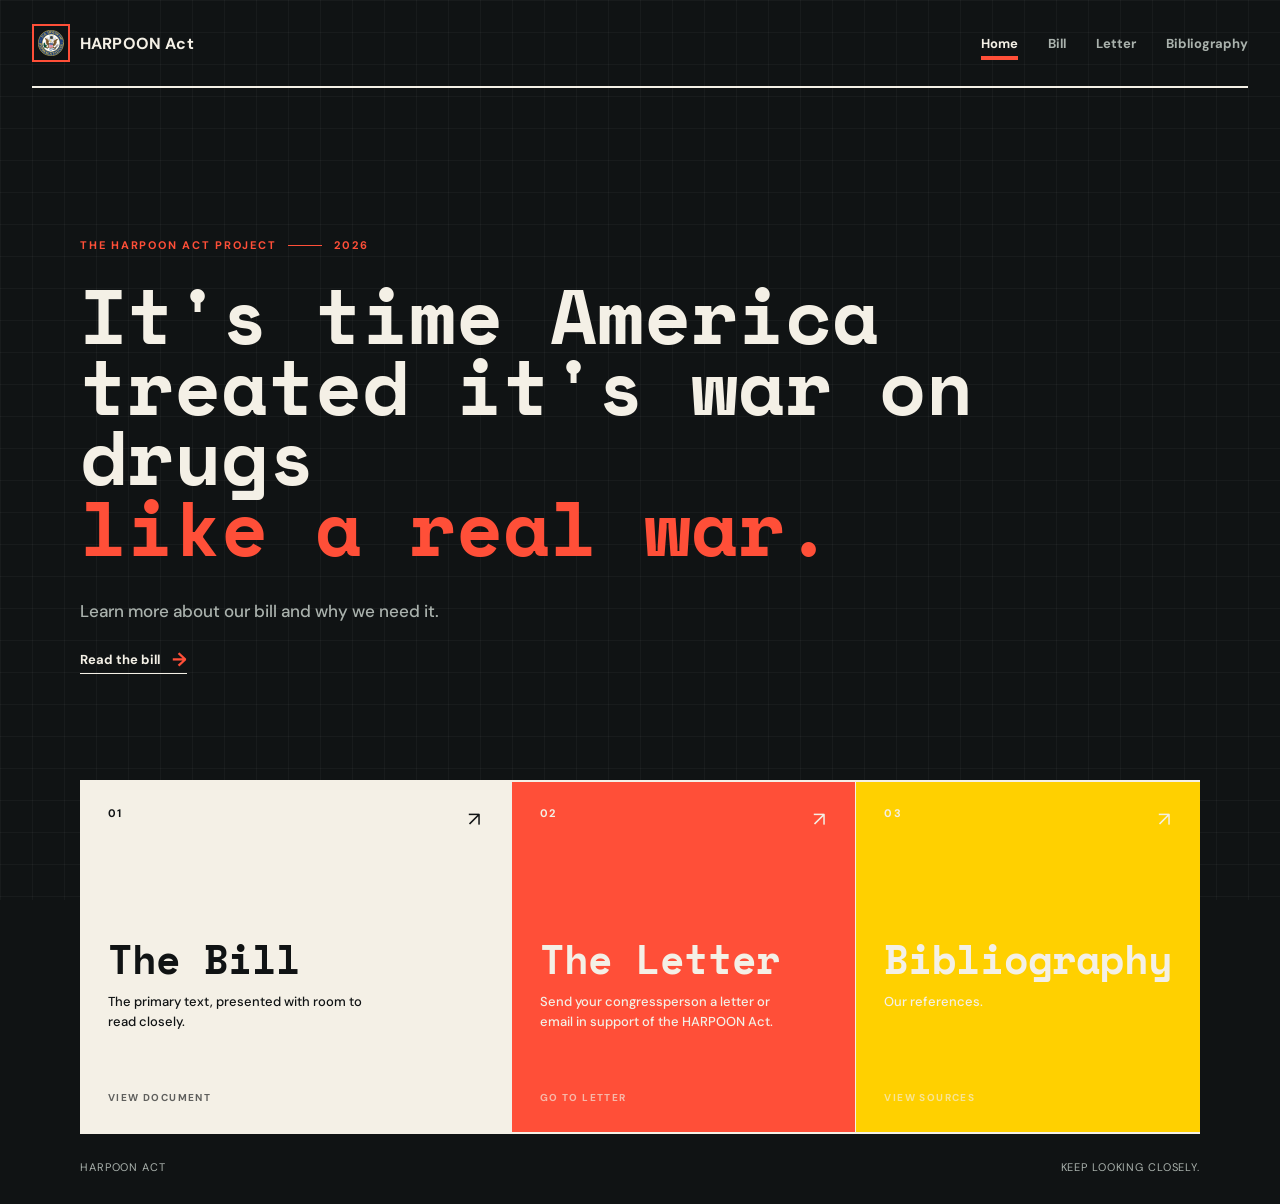
==== index.html @ e50edd27 "Update index.html wanted to see what it looked like with og phrasing on the homepage. will revert if" ====
<!doctype html>
<html lang="en">
<head>
  <meta charset="utf-8">
  <meta name="viewport" content="width=device-width, initial-scale=1">
  <meta name="description" content="A working notebook for the HARPOON Act project.">
  <title>HARPOON Act</title>
  <link rel="preconnect" href="https://fonts.googleapis.com">
  <link rel="preconnect" href="https://fonts.gstatic.com" crossorigin>
  <link href="https://fonts.googleapis.com/css2?family=DM+Sans:wght@400;500;700&family=Space+Mono:wght@400;700&display=swap" rel="stylesheet">
  <link rel="stylesheet" href="styles.css">
</head>
<body>
  <header class="site-header">
    <a class="brand" href="index.html" aria-label="HARPOON Act home"><span class="brand-mark"><img src="assets/house-seal.svg" alt="House of Representatives seal"></span><span>HARPOON Act</span></a>
    <nav class="site-nav" aria-label="Main navigation">
      <a class="active" href="index.html" aria-current="page">Home</a><a href="bill.html">Bill</a><a href="letter.html">Letter</a><a href="bibliography.html">Bibliography</a>
    </nav>
  </header>
  <main>
    <section class="hero page-width">
      <p class="eyebrow">The HARPOON Act project <span></span> 2026</p>
      <h1>It's time America treated it's war on drugs<br><em>like a real war.</em></h1>
      <p class="hero-intro">Learn more about our bill and why we need it.</p>
      <a class="text-link" href="bill.html">Read the bill <span aria-hidden="true">→</span></a>
    </section>
    <section class="home-grid page-width" aria-label="Project sections">
      <a class="feature-panel panel-bill" href="bill.html"><div class="panel-top"><span>01</span><span class="arrow">↗</span></div><h2>The Bill</h2><p>The primary text, presented with room to read closely.</p><span class="panel-label">View document</span></a>
      <a class="feature-panel panel-letter" href="letter.html"><div class="panel-top"><span>02</span><span class="arrow">↗</span></div><h2>The Letter</h2><p>Send your congressperson a letter or email in support of the HARPOON Act.</p><span class="panel-label">Go to letter</span></a>
      <a class="feature-panel panel-sources" href="bibliography.html"><div class="panel-top"><span>03</span><span class="arrow">↗</span></div><h2>Bibliography</h2><p>Our references.</p><span class="panel-label">View sources</span></a>
    </section>
  </main>
  <footer class="site-footer page-width"><span>HARPOON Act</span><a class="secret-link" href="proof-of-letter.html">Keep looking closely.</a></footer>
</body>
</html>
---- styles.css ----
:root { --ink: #f4f0e6; --coral: #ff4f38; --mustard: #ffd000; --paper: #101314; --muted: #aab2ad; --serif: "Space Mono", "Courier New", monospace; --sans: "DM Sans", sans-serif; }
* { box-sizing: border-box; }
body { margin: 0; min-width: 320px; color: var(--ink); background-color: var(--paper); background-image: linear-gradient(rgba(255,255,255,.035) 1px, transparent 1px), linear-gradient(90deg, rgba(255,255,255,.035) 1px, transparent 1px); background-size: 32px 32px; background-attachment: fixed; font-family: var(--sans); }
a { color: inherit; text-decoration: none; }
.page-width { width: min(1120px, calc(100% - 64px)); margin-inline: auto; }
.site-header { width: min(1248px, calc(100% - 64px)); margin: 0 auto; padding: 24px 0; display: flex; align-items: center; justify-content: space-between; border-bottom: 2px solid var(--ink); }
.brand { display: inline-flex; align-items: center; gap: 10px; font-weight: 700; letter-spacing: .01em; }
.brand-mark { display: grid; place-items: center; width: 38px; height: 38px; padding: 4px; background: var(--paper); border: 2px solid var(--coral); }
.brand-mark img { display: block; width: 100%; height: 100%; object-fit: contain; transform: rotate(4deg); }
.site-nav { display: flex; gap: 30px; font-size: 13px; font-weight: 700; }
.site-nav a { position: relative; padding: 8px 0; color: var(--muted); }
.site-nav a:hover, .site-nav a.active { color: var(--ink); }
.site-nav a.active::after { position: absolute; right: 0; bottom: 0; left: 0; height: 4px; background: var(--coral); content: ""; }
.header-note { color: var(--muted); font-size: 11px; letter-spacing: .08em; text-transform: uppercase; }
.hero { padding: clamp(80px, 13vw, 150px) 0 106px; }
.eyebrow { display: flex; align-items: center; gap: 12px; margin: 0 0 28px; color: var(--coral); font-size: 11px; font-weight: 700; letter-spacing: .16em; text-transform: uppercase; }
.eyebrow span { width: 34px; height: 1px; background: var(--coral); }
h1, h2 { font-family: var(--serif); font-weight: 500; letter-spacing: 0; }
.hero h1 { max-width: 900px; margin: 0; font-size: clamp(40px, 6vw, 80px); line-height: .92; font-weight: 700; }
h1 em { color: var(--coral); font-style: normal; }
.hero-intro { max-width: 420px; margin: 36px 0 24px; color: var(--muted); font-size: 17px; line-height: 1.5; font-weight: 500; }
.text-link { display: inline-flex; align-items: center; gap: 12px; border-bottom: 1px solid var(--ink); padding-bottom: 5px; font-size: 13px; font-weight: 700; }
.text-link span { color: var(--coral); font-size: 19px; line-height: 10px; transition: transform .2s ease; }
.text-link:hover span { transform: translateX(4px); }
.home-grid { display: grid; grid-template-columns: 1.25fr 1fr 1fr; border-top: 2px solid var(--ink); border-bottom: 2px solid var(--ink); }
.feature-panel { position: relative; min-height: 350px; padding: 24px 28px 28px; display: flex; flex-direction: column; transition: transform .2s ease, color .2s ease; }
.feature-panel + .feature-panel { border-left: 1px solid var(--ink); }
.feature-panel:hover { transform: translateY(-6px); }
.panel-bill { color: var(--paper); background: var(--ink); }
.panel-sources { background: var(--mustard); }
.panel-letter { background: var(--coral); }
.panel-top { display: flex; justify-content: space-between; font-size: 11px; font-weight: 700; letter-spacing: .12em; }
.arrow { font-size: 20px; font-weight: 400; }
.feature-panel h2 { position: absolute; top: 158px; right: 28px; left: 28px; margin: 0; font-size: 40px; line-height: .95; font-weight: 700; white-space: nowrap; }
.feature-panel p { position: absolute; top: 210px; right: 28px; left: 28px; max-width: 260px; margin: 0; font-size: 13px; line-height: 1.5; font-weight: 500; }
.panel-label { position: absolute; right: 28px; bottom: 28px; left: 28px; font-size: 10px; font-weight: 700; letter-spacing: .14em; text-transform: uppercase; opacity: .65; }
.site-footer { margin-top: 26px; padding-bottom: 30px; display: flex; justify-content: space-between; color: var(--muted); font-size: 11px; letter-spacing: .08em; text-transform: uppercase; }
.site-footer .text-link { color: var(--ink); font-size: 11px; letter-spacing: 0; text-transform: none; }
.inner-page { padding: 100px 0 130px; }
.inner-page h1 { margin: 0; font-size: clamp(56px, 9vw, 112px); line-height: .9; font-weight: 700; }
.lede { margin: 24px 0 55px; color: var(--muted); font-size: 18px; }
.rule { height: 2px; background: var(--ink); }
.agency-mark { display: flex; align-items: center; gap: 18px; margin: 0 0 34px; color: var(--ink); }
.agency-mark img { width: 78px; height: 78px; padding: 8px; background: var(--ink); border-radius: 50%; }
.agency-mark div { display: grid; gap: 5px; }
.agency-mark strong { font-family: var(--serif); font-size: 18px; }
.agency-mark span { color: var(--muted); font-size: 11px; letter-spacing: .1em; text-transform: uppercase; }
.reading-column, .letter-sheet { width: min(100%, 590px); margin: 62px auto 0; }
.placeholder-label, .letter-date { color: var(--coral); font-size: 11px; font-weight: 700; letter-spacing: .14em; text-transform: uppercase; }
.reading-column h2 { position: relative; left: 50%; width: min(1100px, calc(100vw - 32px)); margin: 24px 0; font-size: clamp(36px, 4vw, 44px); line-height: .98; font-weight: 700; text-align: left; transform: translateX(-50%); }
.reading-column section { margin-top: 56px; }
.reading-column h3 { margin: 0 0 24px; font-size: 28px; line-height: 1.1; font-weight: 700; }
.reading-column .section-name { color: var(--coral); }
.reading-column p:not(.placeholder-label), .letter-sheet p { color: #4d5f5e; font-size: 17px; line-height: 1.7; }
.reading-column ol { margin: 0 0 25px; padding-left: 28px; color: #4d5f5e; font-size: 17px; line-height: 1.7; }
.reading-column ol ol { margin: 8px 0 8px; }
.source-list { margin-top: 24px; }
.source-item { display: grid; grid-template-columns: 60px 1fr; gap: 18px; align-items: start; padding: 24px 0; border-bottom: 1px solid rgba(23,59,63,.25); }
.source-number { color: var(--coral); font-size: 12px; font-weight: 700; }
.source-item h2 { margin: 0 0 5px; font-size: 25px; }
.source-item p, .source-status { margin: 0; color: var(--muted); font-size: 12px; line-height: 1.6; }
.source-item .citation { color: var(--ink); font-size: 15px; line-height: 1.6; }
.source-status { letter-spacing: .08em; text-transform: uppercase; }
.letter-sheet { padding-left: 8%; border-left: 2px solid var(--coral); }
.letter-template { margin-top: 100px; }
.letter-template h2 { width: min(100%, 590px); margin: 0 auto 30px; font-size: 36px; line-height: 1; font-weight: 700; }
.letter-sheet p { margin: 0 0 25px; }
.letter-sheet .letter-date { margin-bottom: 50px; }
.letter-sheet .signature { margin-top: 48px; color: #4d5f5e; }
.signature em { font-family: var(--serif); font-size: 32px; }
.secret-link { color: var(--muted); }
.secret-link:hover { color: var(--ink); }
.proof-page { padding: 100px 0 130px; }
.proof-page h1 { margin: 0 0 48px; font-size: clamp(56px, 9vw, 112px); line-height: .9; font-weight: 700; }
.proof-figure { margin: 0; }
.proof-figure img { display: block; width: min(60%, 650px); height: auto; margin-inline: auto; border: 2px solid var(--ink); }
.proof-figure figcaption { margin-top: 12px; color: var(--muted); font-size: 11px; letter-spacing: .08em; text-transform: uppercase; }
@media (max-width: 720px) { .page-width, .site-header { width: min(100% - 32px, 1120px); } .site-header { flex-wrap: wrap; gap: 18px; } .header-note { display: none; } .site-nav { order: 3; width: 100%; justify-content: space-between; gap: 10px; } .site-nav a { font-size: 12px; } .hero { padding-top: 76px; padding-bottom: 75px; } .hero h1 { font-size: clamp(40px, 11vw, 58px); } .home-grid { grid-template-columns: 1fr; } .feature-panel { min-height: 290px; } .feature-panel + .feature-panel { border-top: 1px solid var(--ink); border-left: 0; } .feature-panel h2 { top: 90px; font-size: 34px; } .feature-panel p { top: 145px; } .feature-panel .panel-label { bottom: 24px; } .inner-page { padding-top: 72px; } .inner-page h1 { font-size: 68px; } .source-item { grid-template-columns: 38px 1fr; gap: 10px; } .source-status { grid-column: 2; } .letter-sheet { padding-left: 22px; } }
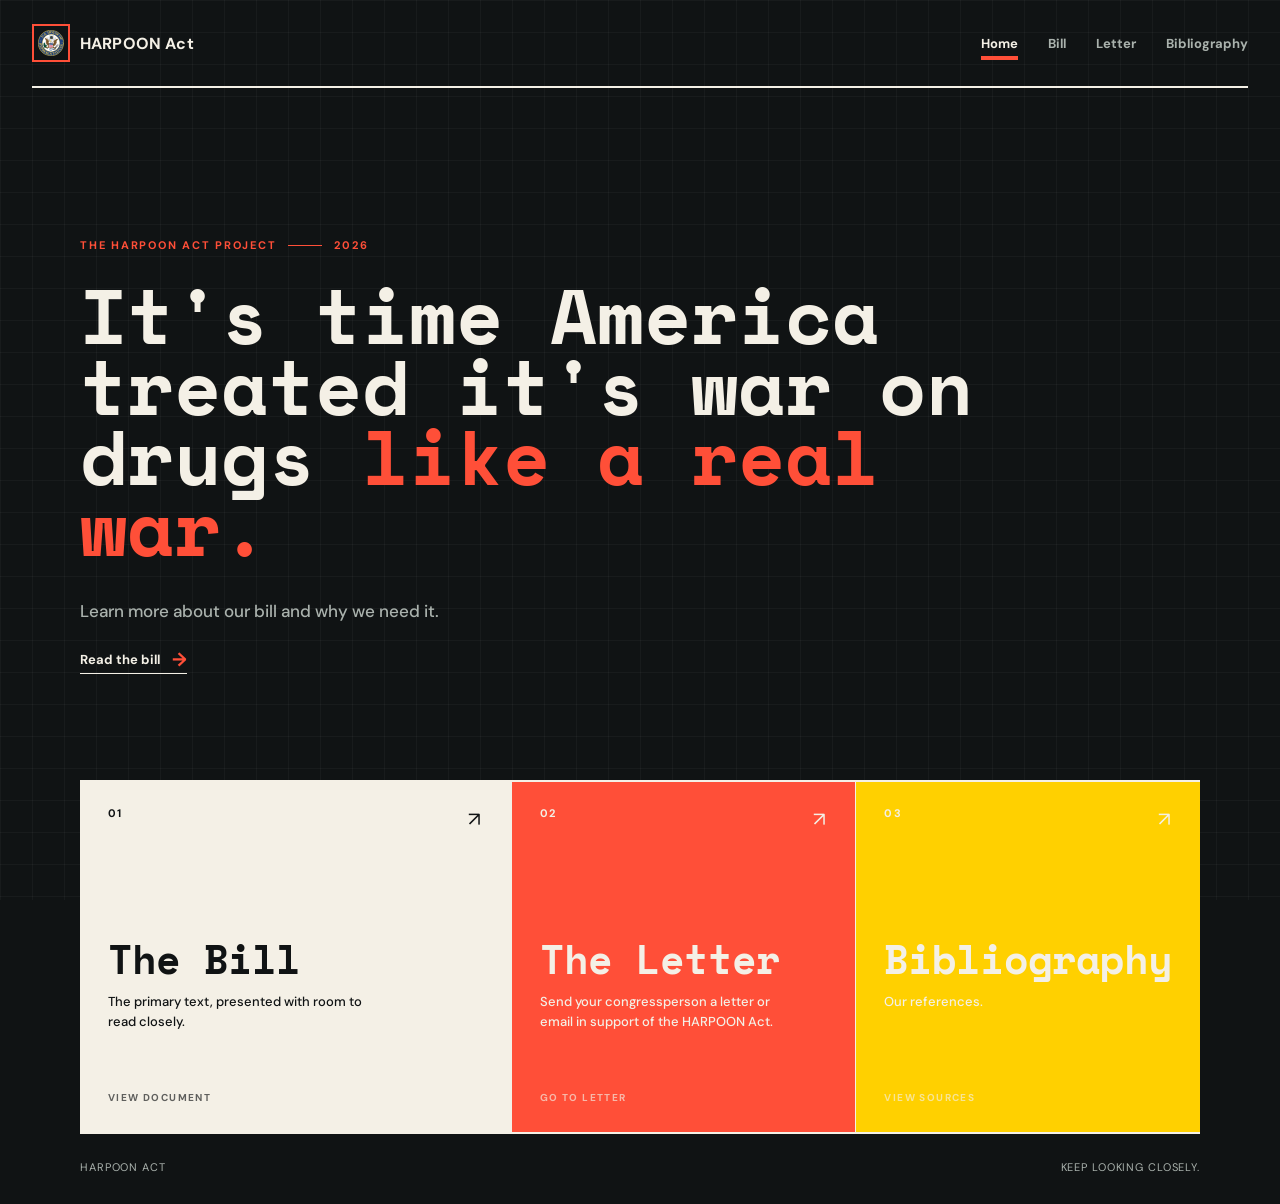
==== commit 314e4181: "Update index.html" ====
--- a/index.html
+++ b/index.html
@@ -20,7 +20,7 @@
   <main>
     <section class="hero page-width">
       <p class="eyebrow">The HARPOON Act project <span></span> 2026</p>
-      <h1>It's time America treated it's war on drugs<br><em>like a real war.</em></h1>
+      <h1>It's time America treated it's war on drugs <em>like a real war.</em></h1>
       <p class="hero-intro">Learn more about our bill and why we need it.</p>
       <a class="text-link" href="bill.html">Read the bill <span aria-hidden="true">→</span></a>
     </section>
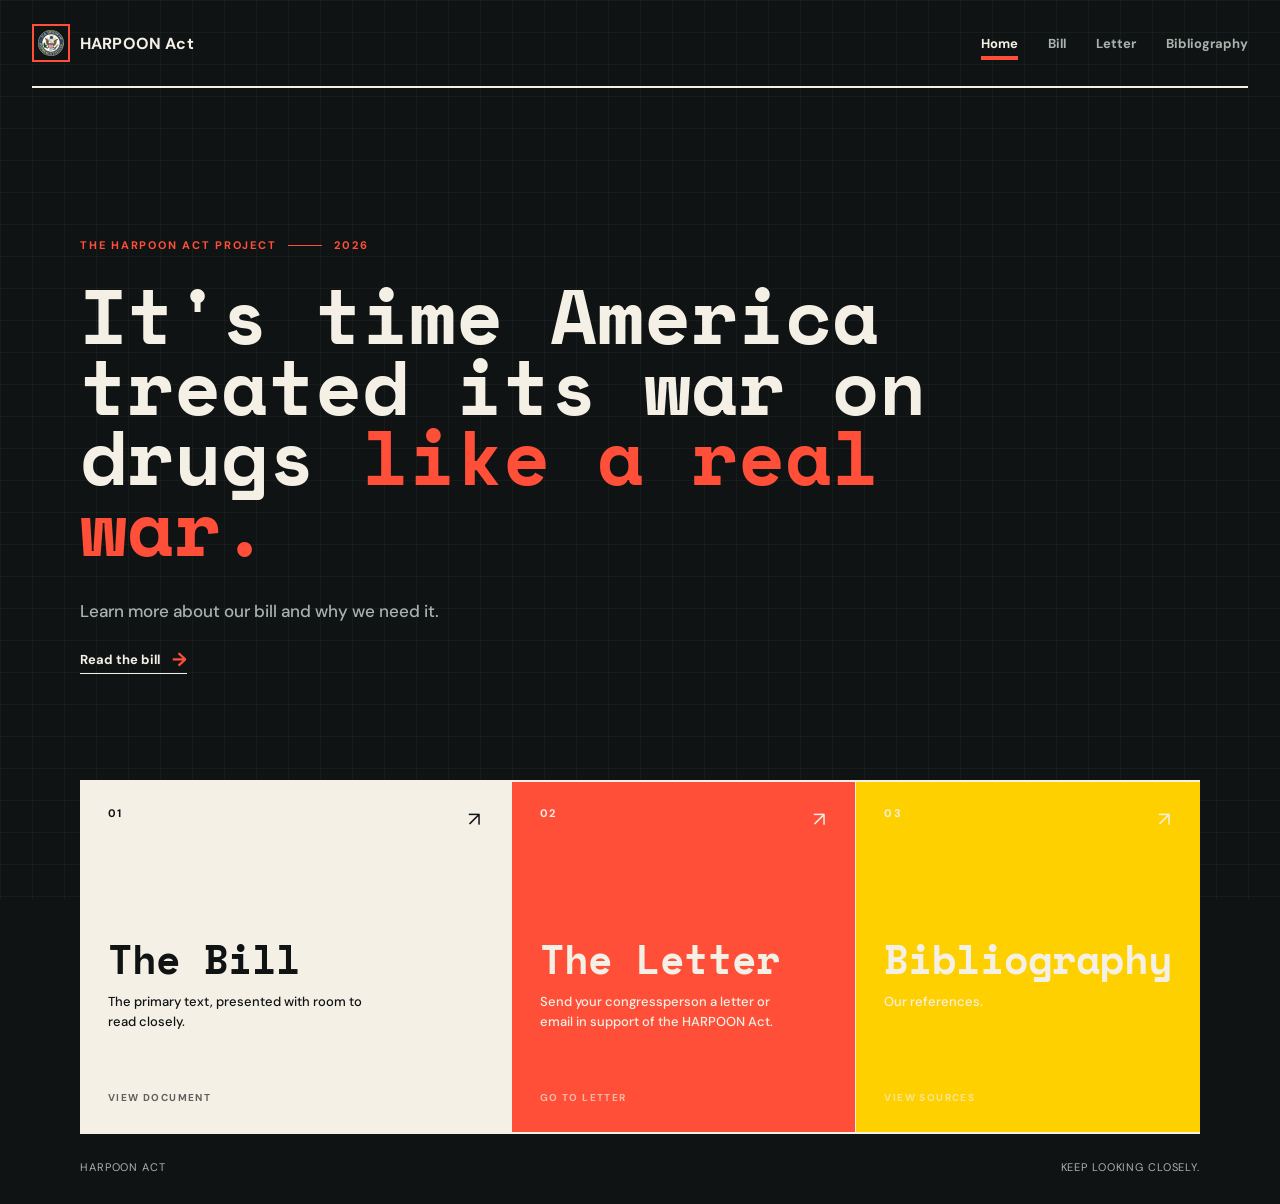
==== commit dda0a4b0: "Update index.html" ====
--- a/index.html
+++ b/index.html
@@ -20,7 +20,7 @@
   <main>
     <section class="hero page-width">
       <p class="eyebrow">The HARPOON Act project <span></span> 2026</p>
-      <h1>It's time America treated it's war on drugs <em>like a real war.</em></h1>
+      <h1>It's time America treated its war on drugs <em>like a real war.</em></h1>
       <p class="hero-intro">Learn more about our bill and why we need it.</p>
       <a class="text-link" href="bill.html">Read the bill <span aria-hidden="true">→</span></a>
     </section>
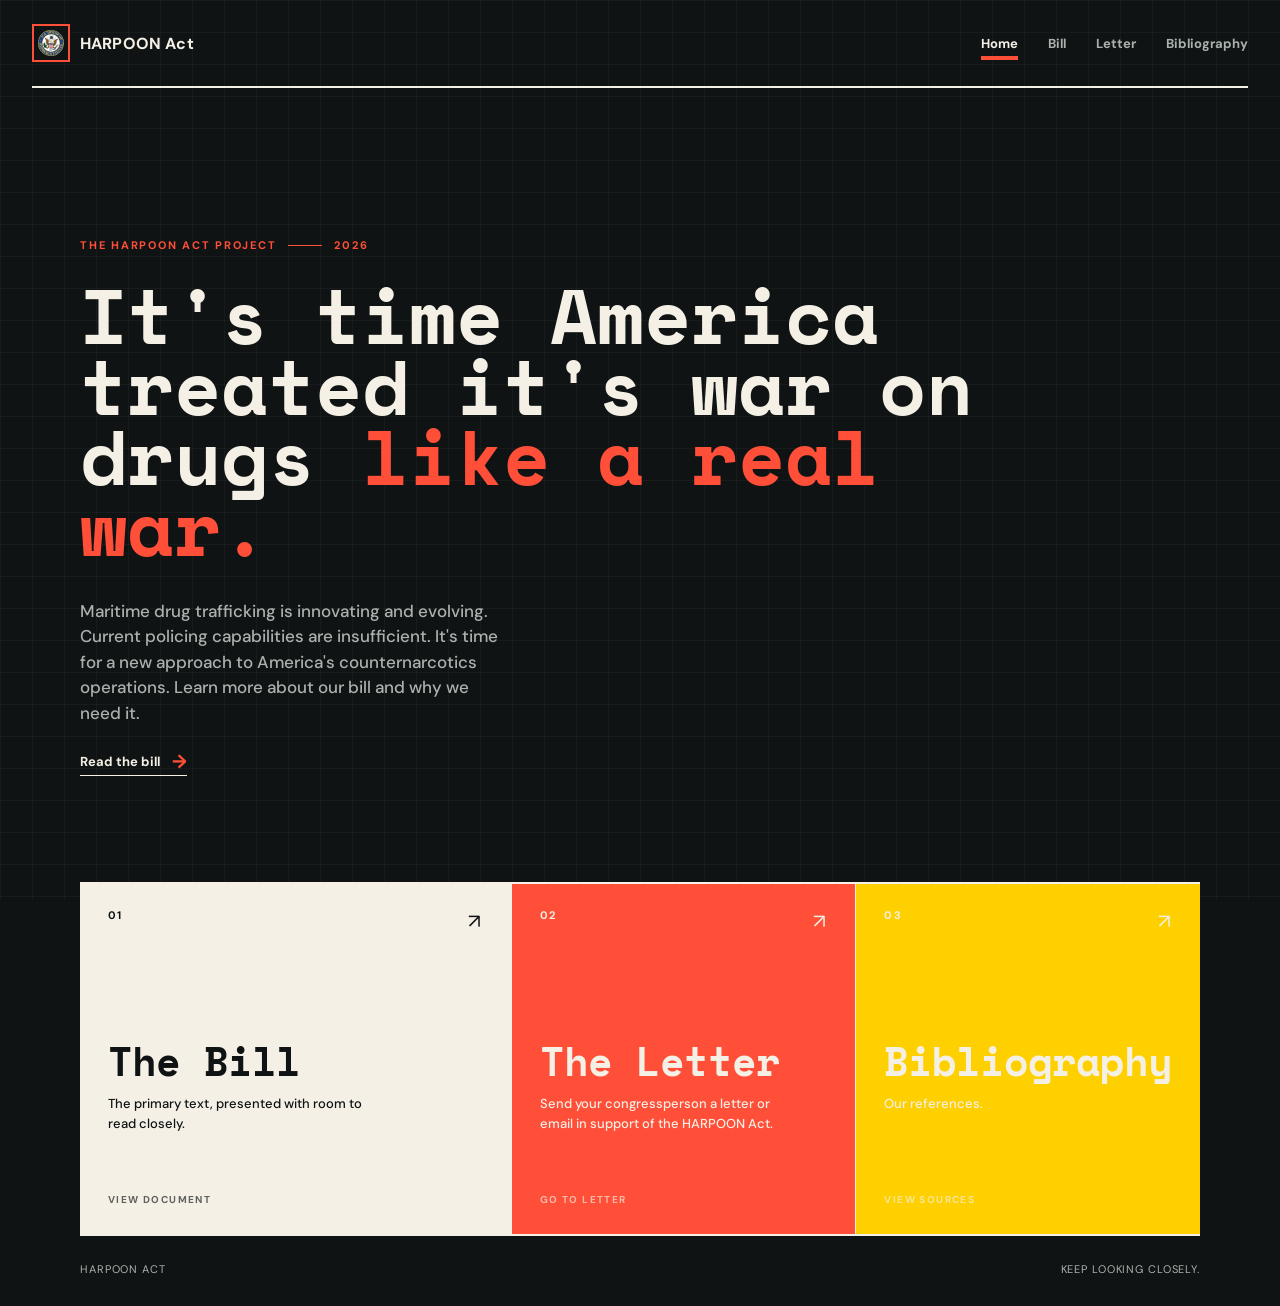
==== commit 603a8493: "Update index.html" ====
--- a/index.html
+++ b/index.html
@@ -20,8 +20,8 @@
   <main>
     <section class="hero page-width">
       <p class="eyebrow">The HARPOON Act project <span></span> 2026</p>
-      <h1>It's time America treated its war on drugs <em>like a real war.</em></h1>
-      <p class="hero-intro">Learn more about our bill and why we need it.</p>
+      <h1>It's time America treated it's war on drugs <em>like a real war.</em></h1>
+      <p class="hero-intro">Maritime drug trafficking is innovating and evolving. Current policing capabilities are insufficient. It's time for a new approach to America's counternarcotics operations. Learn more about our bill and why we need it.</p>
       <a class="text-link" href="bill.html">Read the bill <span aria-hidden="true">→</span></a>
     </section>
     <section class="home-grid page-width" aria-label="Project sections">
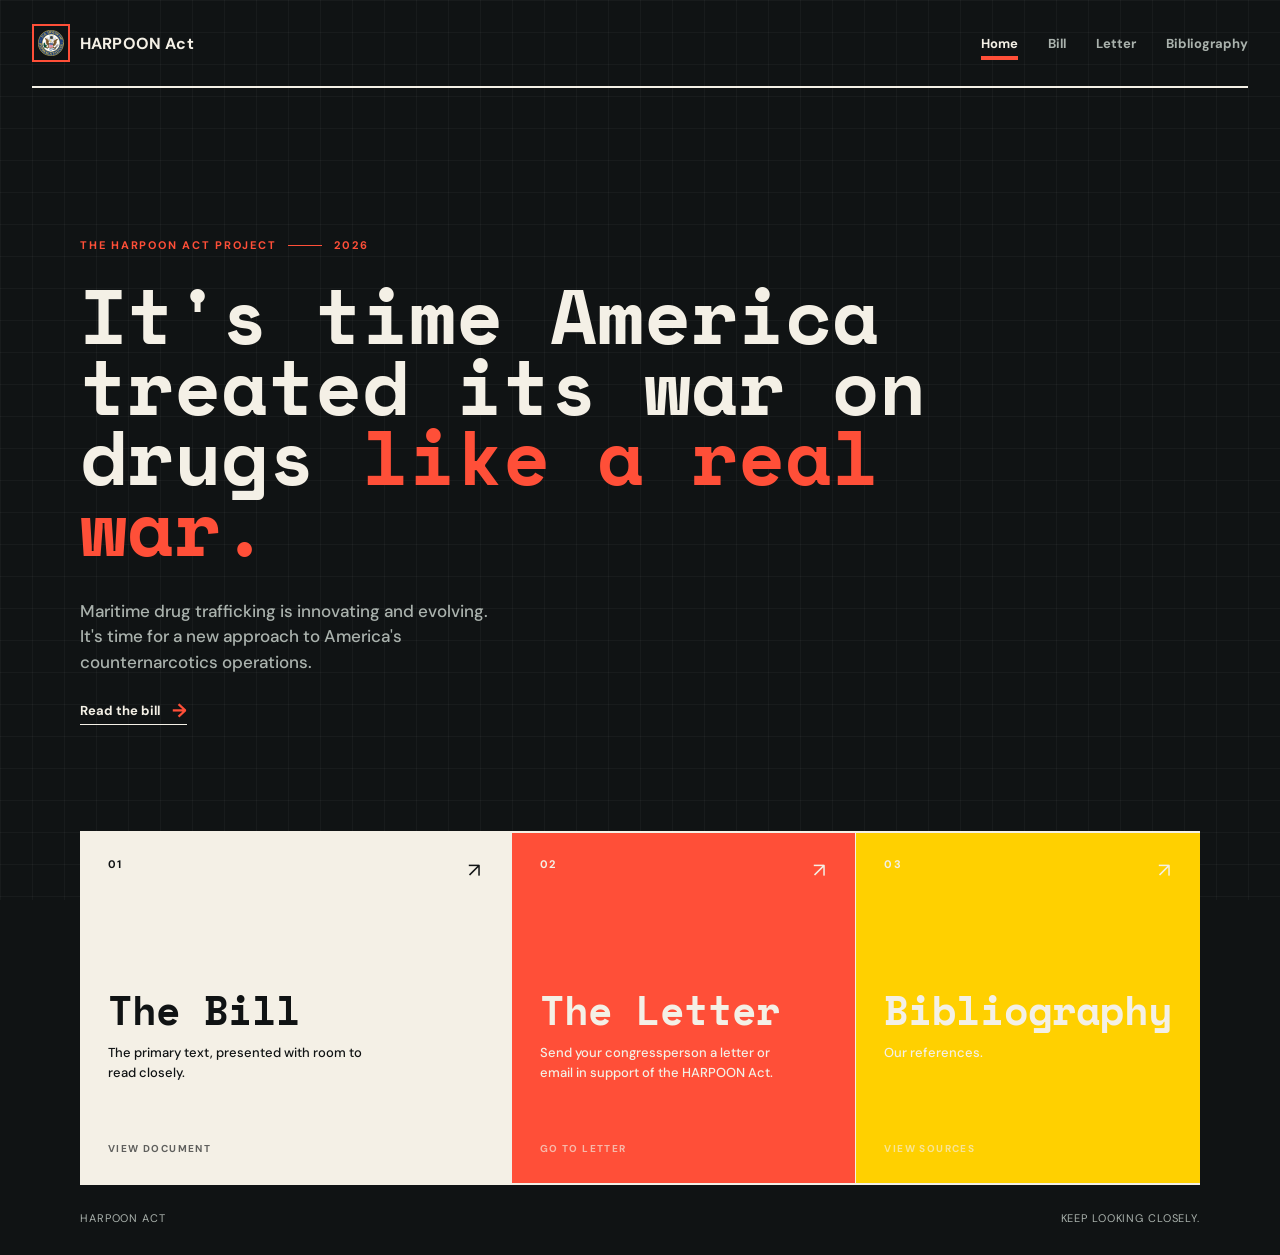
==== commit 7f33c859: "Update index.html" ====
--- a/index.html
+++ b/index.html
@@ -20,8 +20,8 @@
   <main>
     <section class="hero page-width">
       <p class="eyebrow">The HARPOON Act project <span></span> 2026</p>
-      <h1>It's time America treated it's war on drugs <em>like a real war.</em></h1>
-      <p class="hero-intro">Maritime drug trafficking is innovating and evolving. Current policing capabilities are insufficient. It's time for a new approach to America's counternarcotics operations. Learn more about our bill and why we need it.</p>
+      <h1>It's time America treated its war on drugs <em>like a real war.</em></h1>
+      <p class="hero-intro">Maritime drug trafficking is innovating and evolving. It's time for a new approach to America's counternarcotics operations.</p>
       <a class="text-link" href="bill.html">Read the bill <span aria-hidden="true">→</span></a>
     </section>
     <section class="home-grid page-width" aria-label="Project sections">
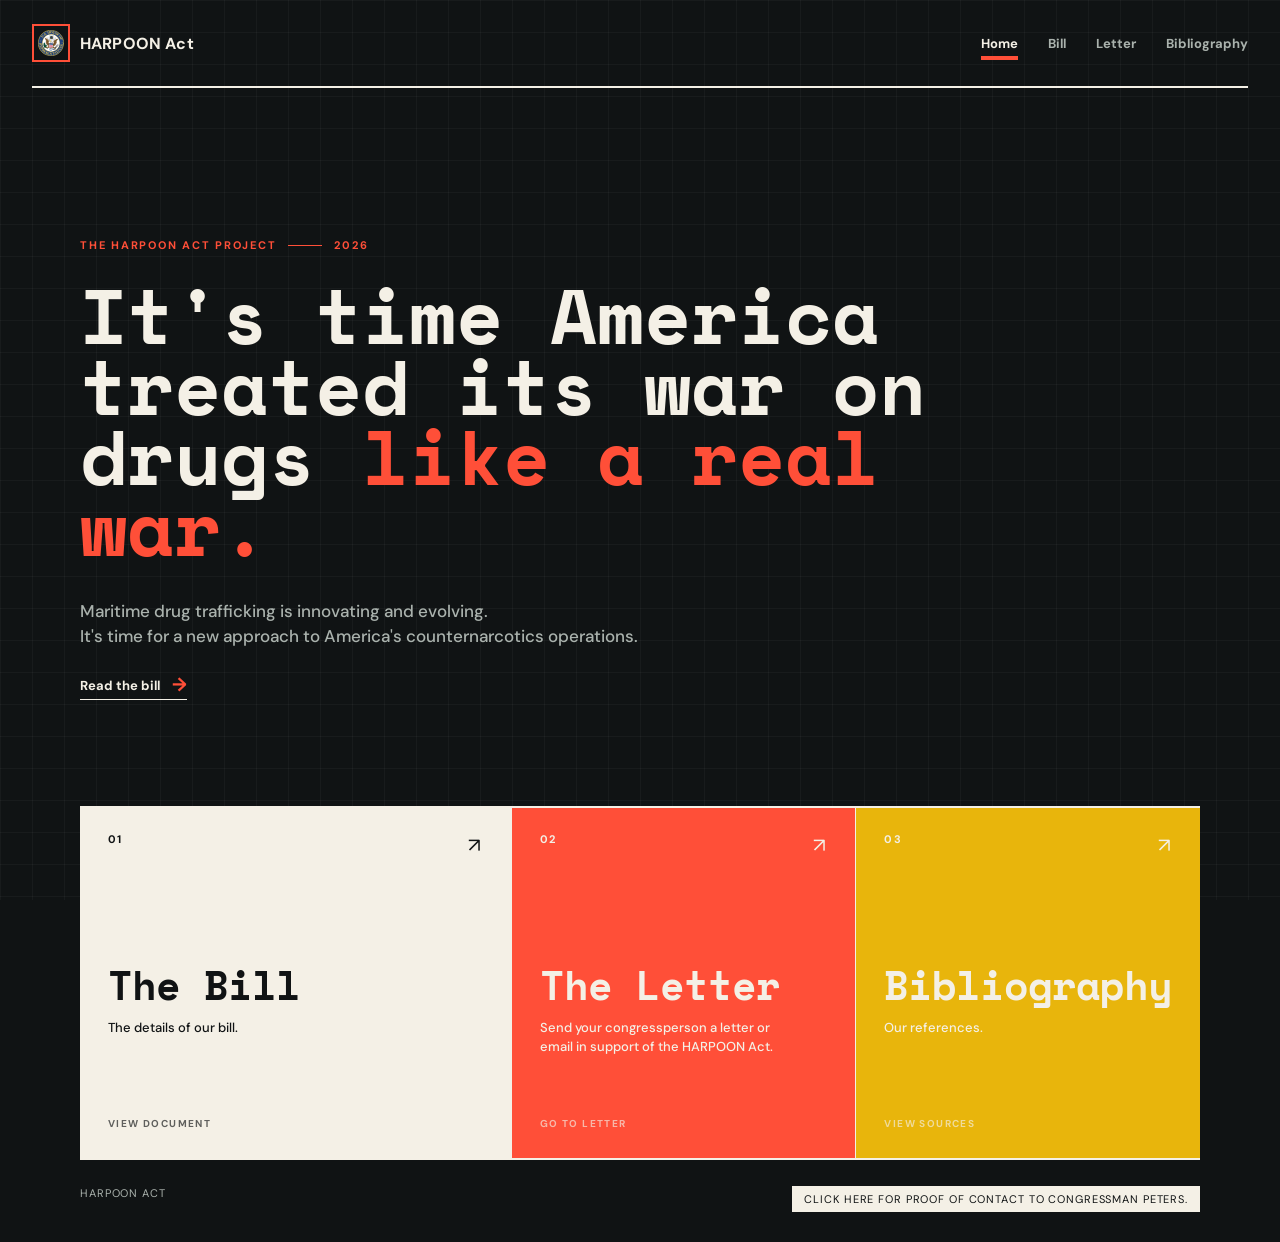
==== commit 5b2e1312: "Update index.html" ====
--- a/index.html
+++ b/index.html
@@ -21,15 +21,15 @@
     <section class="hero page-width">
       <p class="eyebrow">The HARPOON Act project <span></span> 2026</p>
       <h1>It's time America treated its war on drugs <em>like a real war.</em></h1>
-      <p class="hero-intro">Maritime drug trafficking is innovating and evolving. It's time for a new approach to America's counternarcotics operations.</p>
+      <p class="hero-intro">Maritime drug trafficking is innovating and evolving. <span class="nowrap-sentence">It's time for a new approach to America's counternarcotics operations.</span></p>
       <a class="text-link" href="bill.html">Read the bill <span aria-hidden="true">→</span></a>
     </section>
     <section class="home-grid page-width" aria-label="Project sections">
-      <a class="feature-panel panel-bill" href="bill.html"><div class="panel-top"><span>01</span><span class="arrow">↗</span></div><h2>The Bill</h2><p>The primary text, presented with room to read closely.</p><span class="panel-label">View document</span></a>
+      <a class="feature-panel panel-bill" href="bill.html"><div class="panel-top"><span>01</span><span class="arrow">↗</span></div><h2>The Bill</h2><p>The details of our bill.</p><span class="panel-label">View document</span></a>
       <a class="feature-panel panel-letter" href="letter.html"><div class="panel-top"><span>02</span><span class="arrow">↗</span></div><h2>The Letter</h2><p>Send your congressperson a letter or email in support of the HARPOON Act.</p><span class="panel-label">Go to letter</span></a>
       <a class="feature-panel panel-sources" href="bibliography.html"><div class="panel-top"><span>03</span><span class="arrow">↗</span></div><h2>Bibliography</h2><p>Our references.</p><span class="panel-label">View sources</span></a>
     </section>
   </main>
-  <footer class="site-footer page-width"><span>HARPOON Act</span><a class="secret-link" href="proof-of-letter.html">Keep looking closely.</a></footer>
+  <footer class="site-footer page-width"><span>HARPOON Act</span><a class="proof-link" href="proof-of-letter.html">Click here for proof of contact to Congressman Peters.</a></footer>
 </body>
 </html>
--- a/styles.css
+++ b/styles.css
@@ -1,4 +1,4 @@
-:root { --ink: #f4f0e6; --coral: #ff4f38; --mustard: #ffd000; --paper: #101314; --muted: #aab2ad; --serif: "Space Mono", "Courier New", monospace; --sans: "DM Sans", sans-serif; }
+:root { --ink: #f4f0e6; --coral: #ff4f38; --mustard: #e8b50c; --paper: #101314; --muted: #aab2ad; --serif: "Space Mono", "Courier New", monospace; --sans: "DM Sans", sans-serif; }
 * { box-sizing: border-box; }
 body { margin: 0; min-width: 320px; color: var(--ink); background-color: var(--paper); background-image: linear-gradient(rgba(255,255,255,.035) 1px, transparent 1px), linear-gradient(90deg, rgba(255,255,255,.035) 1px, transparent 1px); background-size: 32px 32px; background-attachment: fixed; font-family: var(--sans); }
 a { color: inherit; text-decoration: none; }
@@ -19,6 +19,7 @@
 .hero h1 { max-width: 900px; margin: 0; font-size: clamp(40px, 6vw, 80px); line-height: .92; font-weight: 700; }
 h1 em { color: var(--coral); font-style: normal; }
 .hero-intro { max-width: 420px; margin: 36px 0 24px; color: var(--muted); font-size: 17px; line-height: 1.5; font-weight: 500; }
+.nowrap-sentence { white-space: nowrap; }
 .text-link { display: inline-flex; align-items: center; gap: 12px; border-bottom: 1px solid var(--ink); padding-bottom: 5px; font-size: 13px; font-weight: 700; }
 .text-link span { color: var(--coral); font-size: 19px; line-height: 10px; transition: transform .2s ease; }
 .text-link:hover span { transform: translateX(4px); }
@@ -51,8 +52,8 @@
 .reading-column section { margin-top: 56px; }
 .reading-column h3 { margin: 0 0 24px; font-size: 28px; line-height: 1.1; font-weight: 700; }
 .reading-column .section-name { color: var(--coral); }
-.reading-column p:not(.placeholder-label), .letter-sheet p { color: #4d5f5e; font-size: 17px; line-height: 1.7; }
-.reading-column ol { margin: 0 0 25px; padding-left: 28px; color: #4d5f5e; font-size: 17px; line-height: 1.7; }
+.reading-column p:not(.placeholder-label), .letter-sheet p { color: #dce6e0; font-size: 17px; line-height: 1.7; }
+.reading-column ol { margin: 0 0 25px; padding-left: 28px; color: #dce6e0; font-size: 17px; line-height: 1.7; }
 .reading-column ol ol { margin: 8px 0 8px; }
 .source-list { margin-top: 24px; }
 .source-item { display: grid; grid-template-columns: 60px 1fr; gap: 18px; align-items: start; padding: 24px 0; border-bottom: 1px solid rgba(23,59,63,.25); }
@@ -62,17 +63,18 @@
 .source-item .citation { color: var(--ink); font-size: 15px; line-height: 1.6; }
 .source-status { letter-spacing: .08em; text-transform: uppercase; }
 .letter-sheet { padding-left: 8%; border-left: 2px solid var(--coral); }
+.letter-blurb { margin: 48px auto 0; width: min(100%, 590px); color: #e6e0cc; font-size: 15px; font-style: italic; text-align: center; }
 .letter-template { margin-top: 100px; }
 .letter-template h2 { width: min(100%, 590px); margin: 0 auto 30px; font-size: 36px; line-height: 1; font-weight: 700; }
 .letter-sheet p { margin: 0 0 25px; }
 .letter-sheet .letter-date { margin-bottom: 50px; }
 .letter-sheet .signature { margin-top: 48px; color: #4d5f5e; }
 .signature em { font-family: var(--serif); font-size: 32px; }
-.secret-link { color: var(--muted); }
-.secret-link:hover { color: var(--ink); }
+.proof-link { padding: 6px 12px; color: var(--paper); background: var(--ink); font-size: 11px; letter-spacing: .08em; text-transform: uppercase; }
+.proof-link:hover { background: var(--coral); }
 .proof-page { padding: 100px 0 130px; }
 .proof-page h1 { margin: 0 0 48px; font-size: clamp(56px, 9vw, 112px); line-height: .9; font-weight: 700; }
 .proof-figure { margin: 0; }
 .proof-figure img { display: block; width: min(60%, 650px); height: auto; margin-inline: auto; border: 2px solid var(--ink); }
 .proof-figure figcaption { margin-top: 12px; color: var(--muted); font-size: 11px; letter-spacing: .08em; text-transform: uppercase; }
-@media (max-width: 720px) { .page-width, .site-header { width: min(100% - 32px, 1120px); } .site-header { flex-wrap: wrap; gap: 18px; } .header-note { display: none; } .site-nav { order: 3; width: 100%; justify-content: space-between; gap: 10px; } .site-nav a { font-size: 12px; } .hero { padding-top: 76px; padding-bottom: 75px; } .hero h1 { font-size: clamp(40px, 11vw, 58px); } .home-grid { grid-template-columns: 1fr; } .feature-panel { min-height: 290px; } .feature-panel + .feature-panel { border-top: 1px solid var(--ink); border-left: 0; } .feature-panel h2 { top: 90px; font-size: 34px; } .feature-panel p { top: 145px; } .feature-panel .panel-label { bottom: 24px; } .inner-page { padding-top: 72px; } .inner-page h1 { font-size: 68px; } .source-item { grid-template-columns: 38px 1fr; gap: 10px; } .source-status { grid-column: 2; } .letter-sheet { padding-left: 22px; } }+@media (max-width: 720px) { .page-width, .site-header { width: min(100% - 32px, 1120px); } .site-header { flex-wrap: wrap; gap: 18px; } .header-note { display: none; } .site-nav { order: 3; width: 100%; justify-content: space-between; gap: 10px; } .site-nav a { font-size: 12px; } .hero { padding-top: 76px; padding-bottom: 75px; } .hero h1 { font-size: clamp(40px, 11vw, 58px); } .home-grid { grid-template-columns: 1fr; } .feature-panel { min-height: 290px; } .feature-panel + .feature-panel { border-top: 1px solid var(--ink); border-left: 0; } .feature-panel h2 { top: 90px; font-size: 34px; } .feature-panel p { top: 145px; } .feature-panel .panel-label { bottom: 24px; } .inner-page { padding-top: 72px; } .inner-page h1 { font-size: 68px; } .source-item { grid-template-columns: 38px 1fr; gap: 10px; } .source-status { grid-column: 2; } .letter-sheet { padding-left: 22px; } }
